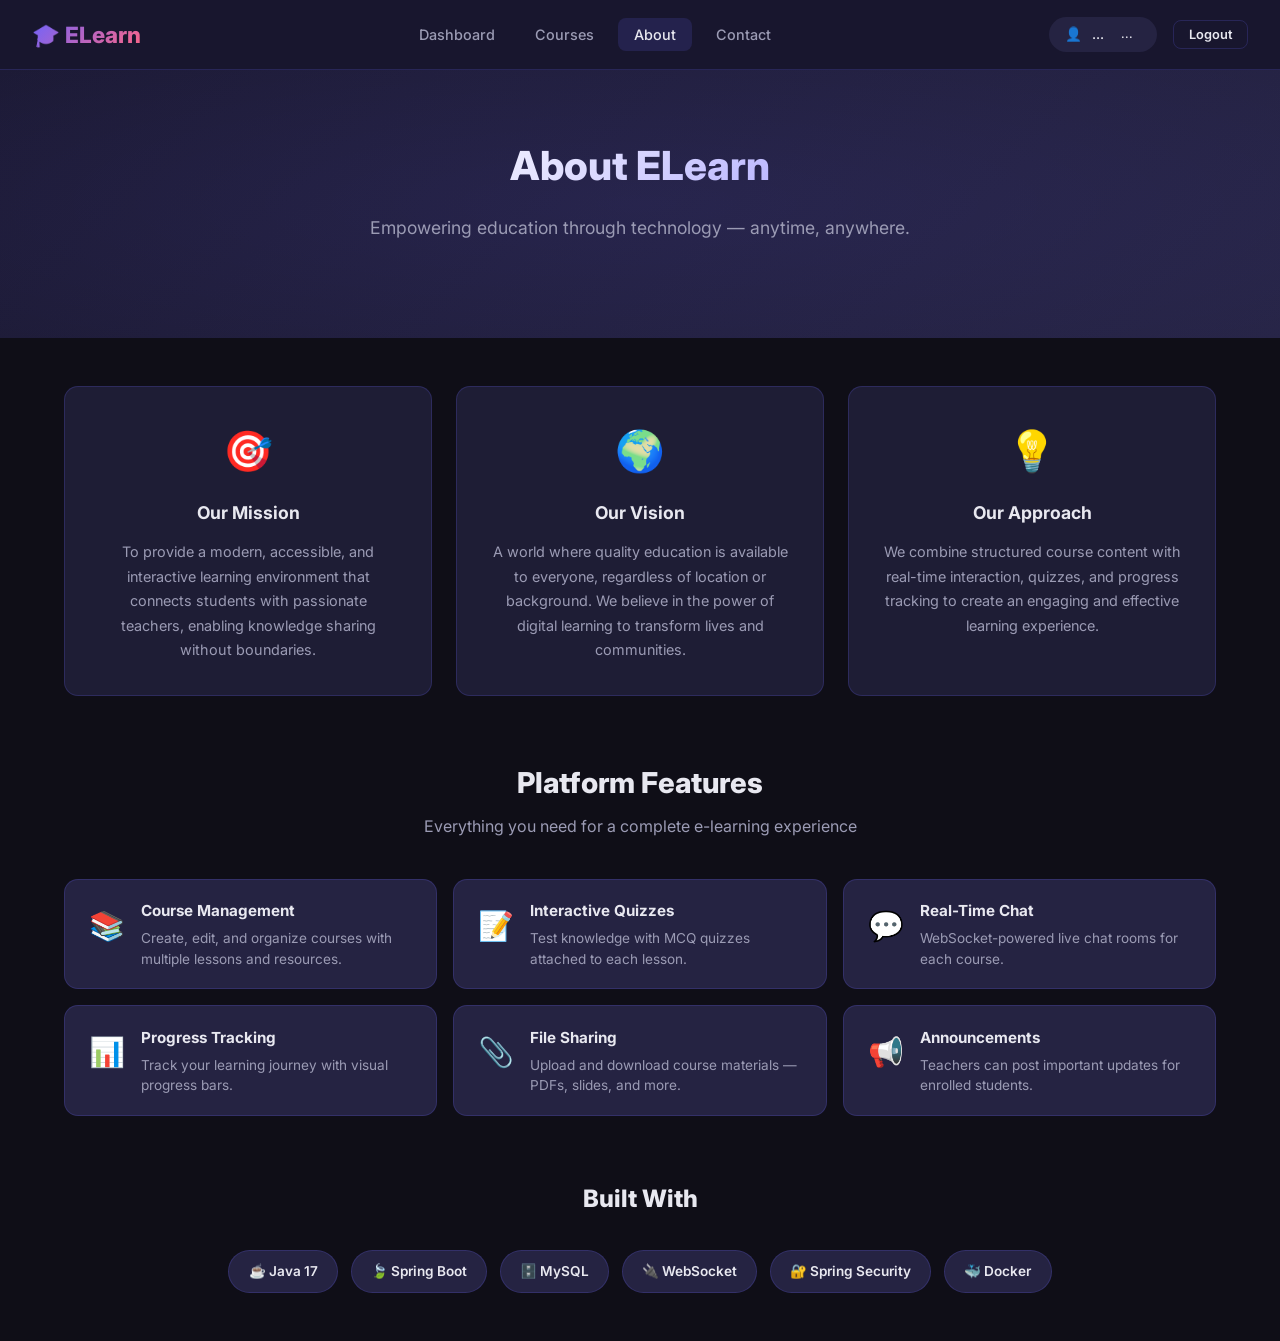
==== src/main/resources/static/about.html @ 0a9bc7e8 "E-Learning Platform - Full Features (Quiz, Announcements, Progress, Forgot Password, Delete Account," ====
<!DOCTYPE html>
<html lang="en">
<head>
    <meta charset="UTF-8">
    <meta name="viewport" content="width=device-width, initial-scale=1.0">
    <title>ELearn — About Us</title>
    <meta name="description" content="Learn more about ELearn, the modern e-learning platform">
    <link rel="stylesheet" href="css/style.css">
</head>
<body>

<!-- Navigation -->
<nav class="navbar">
    <a class="navbar-brand" href="dashboard.html">🎓 ELearn</a>
    <ul class="navbar-nav">
        <li><a class="nav-link" href="dashboard.html">Dashboard</a></li>
        <li><a class="nav-link" href="courses.html">Courses</a></li>
        <li><a class="nav-link active" href="about.html">About</a></li>
        <li><a class="nav-link" href="contact.html">Contact</a></li>
    </ul>
    <div style="display:flex; align-items:center; gap:1rem;">
        <div class="user-badge">
            <span>👤</span>
            <span id="nav-username">...</span>
            <span id="nav-role" class="role-tag">...</span>
        </div>
        <button id="logout-btn" class="btn btn-outline btn-sm">Logout</button>
    </div>
</nav>

<!-- Hero -->
<div class="hero" style="padding:4rem 2rem;">
    <h1 style="font-size:2.5rem;">About ELearn</h1>
    <p>Empowering education through technology — anytime, anywhere.</p>
</div>

<!-- About Content -->
<div class="container" style="padding:3rem 1.5rem;">

    <!-- Mission Section -->
    <div class="about-grid">
        <div class="about-card">
            <div class="about-icon">🎯</div>
            <h3>Our Mission</h3>
            <p>To provide a modern, accessible, and interactive learning environment
               that connects students with passionate teachers, enabling knowledge sharing
               without boundaries.</p>
        </div>
        <div class="about-card">
            <div class="about-icon">🌍</div>
            <h3>Our Vision</h3>
            <p>A world where quality education is available to everyone, regardless of
               location or background. We believe in the power of digital learning to
               transform lives and communities.</p>
        </div>
        <div class="about-card">
            <div class="about-icon">💡</div>
            <h3>Our Approach</h3>
            <p>We combine structured course content with real-time interaction,
               quizzes, and progress tracking to create an engaging and effective
               learning experience.</p>
        </div>
    </div>

    <!-- Features Section -->
    <div style="margin-top:4rem;">
        <h2 style="text-align:center; font-size:1.8rem; font-weight:800; margin-bottom:0.5rem;">
            Platform Features
        </h2>
        <p style="text-align:center; color:var(--text-muted); margin-bottom:2.5rem;">
            Everything you need for a complete e-learning experience
        </p>

        <div class="features-grid">
            <div class="feature-item">
                <span class="feature-emoji">📚</span>
                <div>
                    <h4>Course Management</h4>
                    <p>Create, edit, and organize courses with multiple lessons and resources.</p>
                </div>
            </div>
            <div class="feature-item">
                <span class="feature-emoji">📝</span>
                <div>
                    <h4>Interactive Quizzes</h4>
                    <p>Test knowledge with MCQ quizzes attached to each lesson.</p>
                </div>
            </div>
            <div class="feature-item">
                <span class="feature-emoji">💬</span>
                <div>
                    <h4>Real-Time Chat</h4>
                    <p>WebSocket-powered live chat rooms for each course.</p>
                </div>
            </div>
            <div class="feature-item">
                <span class="feature-emoji">📊</span>
                <div>
                    <h4>Progress Tracking</h4>
                    <p>Track your learning journey with visual progress bars.</p>
                </div>
            </div>
            <div class="feature-item">
                <span class="feature-emoji">📎</span>
                <div>
                    <h4>File Sharing</h4>
                    <p>Upload and download course materials — PDFs, slides, and more.</p>
                </div>
            </div>
            <div class="feature-item">
                <span class="feature-emoji">📢</span>
                <div>
                    <h4>Announcements</h4>
                    <p>Teachers can post important updates for enrolled students.</p>
                </div>
            </div>
        </div>
    </div>

    <!-- Tech Stack -->
    <div style="margin-top:4rem; text-align:center;">
        <h2 style="font-size:1.5rem; font-weight:800; margin-bottom:2rem;">Built With</h2>
        <div class="tech-stack">
            <div class="tech-badge">☕ Java 17</div>
            <div class="tech-badge">🍃 Spring Boot</div>
            <div class="tech-badge">🗄️ MySQL</div>
            <div class="tech-badge">🔌 WebSocket</div>
            <div class="tech-badge">🔐 Spring Security</div>
            <div class="tech-badge">🐳 Docker</div>
        </div>
    </div>
</div>

<script src="js/courses.js"></script>
<script>
    // Setup nav
    const user = getCurrentUser();
    if (user) {
        document.getElementById('nav-username').textContent = user.name;
        const roleTag = document.getElementById('nav-role');
        roleTag.textContent = user.role;
        roleTag.className = 'role-tag ' + user.role.toLowerCase();
    }
    document.getElementById('logout-btn').addEventListener('click', () => {
        localStorage.removeItem('user');
        window.location.href = '/index.html';
    });
</script>
</body>
</html>
---- src/main/resources/static/css/style.css ----
@import url('https://fonts.googleapis.com/css2?family=Inter:wght@300;400;500;600;700;800&display=swap');

/* ===== CSS VARIABLES (Design Tokens) ===== */
:root {
    --primary:        #6C63FF;
    --primary-dark:   #5A52D5;
    --primary-light:  #EEF0FF;
    --secondary:      #FF6584;
    --accent:         #43E97B;
    --dark:           #0F0E17;
    --dark-2:         #1A1830;
    --dark-3:         #252342;
    --card-bg:        #1E1D35;
    --text:           #E8E8F0;
    --text-muted:     #9B9BB4;
    --border:         rgba(108,99,255,0.2);
    --success:        #43E97B;
    --danger:         #FF6B6B;
    --warning:        #FFD166;
    --radius:         14px;
    --radius-sm:      8px;
    --shadow:         0 8px 32px rgba(0,0,0,0.4);
    --transition:     all 0.3s cubic-bezier(0.4, 0, 0.2, 1);
}

/* ===== RESET ===== */
*, *::before, *::after { box-sizing: border-box; margin: 0; padding: 0; }

html { scroll-behavior: smooth; }

body {
    font-family: 'Inter', sans-serif;
    background: var(--dark);
    color: var(--text);
    min-height: 100vh;
    line-height: 1.6;
}

/* ===== SCROLLBAR ===== */
::-webkit-scrollbar { width: 6px; }
::-webkit-scrollbar-track { background: var(--dark-2); }
::-webkit-scrollbar-thumb { background: var(--primary); border-radius: 3px; }

/* ===== NAVBAR ===== */
.navbar {
    background: rgba(26, 24, 48, 0.95);
    backdrop-filter: blur(20px);
    border-bottom: 1px solid var(--border);
    padding: 0 2rem;
    height: 70px;
    display: flex;
    align-items: center;
    justify-content: space-between;
    position: sticky;
    top: 0;
    z-index: 100;
}

.navbar-brand {
    font-size: 1.4rem;
    font-weight: 800;
    background: linear-gradient(135deg, var(--primary), var(--secondary));
    -webkit-background-clip: text;
    -webkit-text-fill-color: transparent;
    background-clip: text;
    text-decoration: none;
    display: flex;
    align-items: center;
    gap: 0.5rem;
}

.navbar-nav {
    display: flex;
    align-items: center;
    gap: 0.5rem;
    list-style: none;
}

.nav-link {
    color: var(--text-muted);
    text-decoration: none;
    padding: 0.5rem 1rem;
    border-radius: var(--radius-sm);
    font-size: 0.9rem;
    font-weight: 500;
    transition: var(--transition);
}

.nav-link:hover, .nav-link.active {
    color: var(--text);
    background: rgba(108,99,255,0.15);
}

.user-badge {
    display: flex;
    align-items: center;
    gap: 0.6rem;
    padding: 0.4rem 1rem;
    background: var(--dark-3);
    border-radius: 50px;
    font-size: 0.85rem;
    font-weight: 500;
}

.role-tag {
    font-size: 0.7rem;
    padding: 2px 8px;
    border-radius: 50px;
    font-weight: 600;
    text-transform: uppercase;
}

.role-tag.teacher { background: rgba(67,233,123,0.2); color: var(--accent); }
.role-tag.student { background: rgba(108,99,255,0.2); color: var(--primary); }

/* ===== HERO SECTION ===== */
.hero {
    background: linear-gradient(135deg, var(--dark-2) 0%, var(--dark-3) 100%);
    padding: 5rem 2rem;
    text-align: center;
    position: relative;
    overflow: hidden;
}

.hero::before {
    content: '';
    position: absolute;
    top: -50%;
    left: -50%;
    width: 200%;
    height: 200%;
    background: radial-gradient(ellipse at center, rgba(108,99,255,0.1) 0%, transparent 70%);
    animation: pulse 6s ease-in-out infinite;
}

@keyframes pulse {
    0%, 100% { transform: scale(1); opacity: 0.5; }
    50%       { transform: scale(1.1); opacity: 1; }
}

.hero h1 {
    font-size: clamp(2rem, 5vw, 3.5rem);
    font-weight: 800;
    background: linear-gradient(135deg, #fff 30%, var(--primary) 100%);
    -webkit-background-clip: text;
    -webkit-text-fill-color: transparent;
    background-clip: text;
    margin-bottom: 1rem;
    position: relative;
}

.hero p {
    color: var(--text-muted);
    font-size: 1.1rem;
    max-width: 550px;
    margin: 0 auto 2rem;
    position: relative;
}

/* ===== MAIN LAYOUT ===== */
.container {
    max-width: 1200px;
    margin: 0 auto;
    padding: 0 1.5rem;
}

.page {
    display: none;
    min-height: calc(100vh - 70px);
}

.page.active { display: block; }

/* ===== CARDS ===== */
.card {
    background: var(--card-bg);
    border: 1px solid var(--border);
    border-radius: var(--radius);
    padding: 1.5rem;
    transition: var(--transition);
}

.card:hover {
    border-color: rgba(108,99,255,0.5);
    transform: translateY(-3px);
    box-shadow: 0 12px 40px rgba(108,99,255,0.15);
}

.course-grid {
    display: grid;
    grid-template-columns: repeat(auto-fill, minmax(300px, 1fr));
    gap: 1.5rem;
    padding: 2rem 0;
}

.course-card {
    background: var(--card-bg);
    border: 1px solid var(--border);
    border-radius: var(--radius);
    overflow: hidden;
    transition: var(--transition);
    cursor: pointer;
}

.course-card:hover {
    border-color: var(--primary);
    transform: translateY(-4px);
    box-shadow: 0 16px 40px rgba(108,99,255,0.2);
}

.course-card-header {
    height: 120px;
    background: linear-gradient(135deg, var(--primary), var(--secondary));
    display: flex;
    align-items: center;
    justify-content: center;
    font-size: 2.5rem;
    position: relative;
}

.course-card-body { padding: 1.2rem; }
.course-card h3 { font-size: 1rem; font-weight: 700; margin-bottom: 0.4rem; }
.course-card p  { color: var(--text-muted); font-size: 0.85rem; line-height: 1.5; }

.course-meta {
    display: flex;
    gap: 1rem;
    margin-top: 1rem;
    padding-top: 0.8rem;
    border-top: 1px solid var(--border);
    font-size: 0.8rem;
    color: var(--text-muted);
}

.course-meta span { display: flex; align-items: center; gap: 0.3rem; }

/* ===== BUTTONS ===== */
.btn {
    display: inline-flex;
    align-items: center;
    gap: 0.5rem;
    padding: 0.65rem 1.4rem;
    border: none;
    border-radius: var(--radius-sm);
    font-family: 'Inter', sans-serif;
    font-size: 0.9rem;
    font-weight: 600;
    cursor: pointer;
    text-decoration: none;
    transition: var(--transition);
    white-space: nowrap;
}

.btn-primary {
    background: linear-gradient(135deg, var(--primary), var(--primary-dark));
    color: #fff;
    box-shadow: 0 4px 15px rgba(108,99,255,0.4);
}

.btn-primary:hover {
    transform: translateY(-2px);
    box-shadow: 0 8px 25px rgba(108,99,255,0.5);
}

.btn-outline {
    background: transparent;
    border: 1px solid var(--border);
    color: var(--text);
}

.btn-outline:hover {
    background: var(--dark-3);
    border-color: var(--primary);
}

.btn-success {
    background: linear-gradient(135deg, #43e97b, #38f9d7);
    color: var(--dark);
}

.btn-danger { background: var(--danger); color: #fff; }

.btn-sm { padding: 0.4rem 0.9rem; font-size: 0.8rem; }
.btn-block { width: 100%; justify-content: center; }

/* ===== FORMS ===== */
.form-group { margin-bottom: 1.2rem; }
.form-group label {
    display: block;
    font-size: 0.85rem;
    font-weight: 600;
    color: var(--text-muted);
    margin-bottom: 0.4rem;
    text-transform: uppercase;
    letter-spacing: 0.05em;
}

.form-control {
    width: 100%;
    padding: 0.75rem 1rem;
    background: var(--dark-3);
    border: 1px solid var(--border);
    border-radius: var(--radius-sm);
    color: var(--text);
    font-family: 'Inter', sans-serif;
    font-size: 0.95rem;
    transition: var(--transition);
    outline: none;
}

.form-control:focus {
    border-color: var(--primary);
    box-shadow: 0 0 0 3px rgba(108,99,255,0.2);
}

.form-control::placeholder { color: var(--text-muted); }

select.form-control option { background: var(--dark-3); }

textarea.form-control { resize: vertical; min-height: 120px; }

/* ===== AUTH PAGES ===== */
.auth-container {
    min-height: 100vh;
    display: flex;
    align-items: center;
    justify-content: center;
    padding: 2rem;
    background: radial-gradient(ellipse at top left, rgba(108,99,255,0.15) 0%, var(--dark) 60%);
}

.auth-box {
    width: 100%;
    max-width: 420px;
    background: var(--card-bg);
    border: 1px solid var(--border);
    border-radius: 20px;
    padding: 2.5rem;
    box-shadow: var(--shadow);
}

.auth-box h2 {
    font-size: 1.7rem;
    font-weight: 800;
    margin-bottom: 0.4rem;
}

.auth-box .subtitle {
    color: var(--text-muted);
    font-size: 0.9rem;
    margin-bottom: 2rem;
}

.auth-link {
    text-align: center;
    margin-top: 1.5rem;
    font-size: 0.9rem;
    color: var(--text-muted);
}

.auth-link a { color: var(--primary); text-decoration: none; font-weight: 600; }

/* ===== DASHBOARD ===== */
.dashboard-header {
    padding: 2.5rem 0 1.5rem;
    border-bottom: 1px solid var(--border);
    margin-bottom: 2rem;
}

.dashboard-header h1 {
    font-size: 1.8rem;
    font-weight: 800;
}

.stats-grid {
    display: grid;
    grid-template-columns: repeat(auto-fit, minmax(180px, 1fr));
    gap: 1rem;
    margin-bottom: 2rem;
}

.stat-card {
    background: var(--dark-3);
    border: 1px solid var(--border);
    border-radius: var(--radius);
    padding: 1.2rem;
    display: flex;
    align-items: center;
    gap: 1rem;
}

.stat-icon {
    width: 48px;
    height: 48px;
    border-radius: var(--radius-sm);
    display: flex;
    align-items: center;
    justify-content: center;
    font-size: 1.4rem;
    flex-shrink: 0;
}

.stat-icon.purple { background: rgba(108,99,255,0.2); }
.stat-icon.green  { background: rgba(67,233,123,0.2); }
.stat-icon.pink   { background: rgba(255,101,132,0.2); }

.stat-value { font-size: 1.6rem; font-weight: 800; line-height: 1; }
.stat-label { font-size: 0.78rem; color: var(--text-muted); margin-top: 2px; }

/* ===== SECTION HEADERS ===== */
.section-header {
    display: flex;
    align-items: center;
    justify-content: space-between;
    margin-bottom: 1.2rem;
}

.section-header h2 { font-size: 1.2rem; font-weight: 700; }

/* ===== COURSE DETAIL ===== */
.course-detail-header {
    background: linear-gradient(135deg, var(--dark-2), var(--dark-3));
    border-bottom: 1px solid var(--border);
    padding: 2rem 0;
}

.lesson-list { display: flex; flex-direction: column; gap: 0.6rem; }

.lesson-item {
    background: var(--dark-3);
    border: 1px solid var(--border);
    border-radius: var(--radius-sm);
    padding: 0.9rem 1.2rem;
    cursor: pointer;
    transition: var(--transition);
    display: flex;
    align-items: center;
    gap: 1rem;
}

.lesson-item:hover, .lesson-item.active {
    border-color: var(--primary);
    background: rgba(108,99,255,0.1);
}

.lesson-num {
    width: 30px;
    height: 30px;
    border-radius: 50%;
    background: var(--primary);
    display: flex;
    align-items: center;
    justify-content: center;
    font-size: 0.75rem;
    font-weight: 700;
    flex-shrink: 0;
}

.lesson-content-view {
    background: var(--dark-3);
    border: 1px solid var(--border);
    border-radius: var(--radius);
    padding: 2rem;
    min-height: 300px;
    line-height: 1.8;
}

/* ===== CHAT ===== */
.chat-container {
    display: flex;
    flex-direction: column;
    height: calc(100vh - 200px);
    background: var(--card-bg);
    border: 1px solid var(--border);
    border-radius: var(--radius);
    overflow: hidden;
}

.chat-header {
    padding: 1rem 1.5rem;
    background: var(--dark-3);
    border-bottom: 1px solid var(--border);
    display: flex;
    align-items: center;
    gap: 0.8rem;
}

.chat-status {
    width: 10px;
    height: 10px;
    border-radius: 50%;
    background: var(--success);
    box-shadow: 0 0 8px var(--success);
    animation: blink 2s infinite;
}

@keyframes blink {
    0%, 100% { opacity: 1; }
    50%       { opacity: 0.4; }
}

.chat-messages {
    flex: 1;
    overflow-y: auto;
    padding: 1.5rem;
    display: flex;
    flex-direction: column;
    gap: 0.8rem;
}

.chat-msg {
    display: flex;
    flex-direction: column;
    max-width: 70%;
}

.chat-msg.mine { align-self: flex-end; align-items: flex-end; }
.chat-msg.other { align-self: flex-start; }

.msg-bubble {
    padding: 0.7rem 1rem;
    border-radius: 16px;
    font-size: 0.9rem;
    line-height: 1.5;
}

.chat-msg.mine  .msg-bubble { background: var(--primary); color: #fff; border-radius: 16px 16px 4px 16px; }
.chat-msg.other .msg-bubble { background: var(--dark-3); border: 1px solid var(--border); border-radius: 16px 16px 16px 4px; }

.msg-meta {
    font-size: 0.72rem;
    color: var(--text-muted);
    margin-top: 2px;
    display: flex;
    align-items: center;
    gap: 0.4rem;
}

.chat-input-area {
    padding: 1rem 1.5rem;
    border-top: 1px solid var(--border);
    display: flex;
    gap: 0.8rem;
    align-items: center;
}

.chat-input {
    flex: 1;
    padding: 0.7rem 1rem;
    background: var(--dark-3);
    border: 1px solid var(--border);
    border-radius: 50px;
    color: var(--text);
    font-family: 'Inter', sans-serif;
    font-size: 0.9rem;
    outline: none;
    transition: var(--transition);
}

.chat-input:focus { border-color: var(--primary); }

/* ===== ALERTS ===== */
.alert {
    padding: 0.8rem 1rem;
    border-radius: var(--radius-sm);
    font-size: 0.88rem;
    margin-bottom: 1rem;
    display: none;
}

.alert.show { display: flex; align-items: center; gap: 0.5rem; }
.alert-error   { background: rgba(255,107,107,0.15); border: 1px solid rgba(255,107,107,0.3); color: #FF6B6B; }
.alert-success { background: rgba(67,233,123,0.15); border: 1px solid rgba(67,233,123,0.3); color: var(--success); }

/* ===== BADGE ===== */
.badge {
    font-size: 0.72rem;
    padding: 3px 8px;
    border-radius: 50px;
    font-weight: 600;
}

.badge-primary { background: rgba(108,99,255,0.2); color: var(--primary); }
.badge-success { background: rgba(67,233,123,0.2); color: var(--success); }

/* ===== MODAL ===== */
.modal-overlay {
    position: fixed;
    inset: 0;
    background: rgba(0,0,0,0.7);
    backdrop-filter: blur(4px);
    display: none;
    align-items: center;
    justify-content: center;
    z-index: 999;
    padding: 1rem;
}

.modal-overlay.open { display: flex; }

.modal-box {
    background: var(--card-bg);
    border: 1px solid var(--border);
    border-radius: 20px;
    width: 100%;
    max-width: 500px;
    padding: 2rem;
    box-shadow: var(--shadow);
    animation: modalIn 0.3s ease;
}

@keyframes modalIn {
    from { transform: scale(0.9) translateY(20px); opacity: 0; }
    to   { transform: scale(1) translateY(0); opacity: 1; }
}

.modal-header {
    display: flex;
    justify-content: space-between;
    align-items: center;
    margin-bottom: 1.5rem;
}

.modal-header h3 { font-size: 1.2rem; font-weight: 700; }
.modal-close { background: none; border: none; color: var(--text-muted); cursor: pointer; font-size: 1.3rem; }

/* ===== EMPTY STATE ===== */
.empty-state {
    text-align: center;
    padding: 4rem 2rem;
    color: var(--text-muted);
}

.empty-state .icon { font-size: 3rem; margin-bottom: 1rem; }
.empty-state h3 { font-size: 1.1rem; font-weight: 600; margin-bottom: 0.5rem; color: var(--text); }

/* ===== TABS ===== */
.tabs { display: flex; gap: 0.3rem; border-bottom: 1px solid var(--border); margin-bottom: 1.5rem; }

.tab-btn {
    padding: 0.6rem 1.2rem;
    background: none;
    border: none;
    border-bottom: 2px solid transparent;
    color: var(--text-muted);
    font-family: 'Inter', sans-serif;
    font-size: 0.9rem;
    font-weight: 500;
    cursor: pointer;
    transition: var(--transition);
    margin-bottom: -1px;
}

.tab-btn.active { color: var(--primary); border-bottom-color: var(--primary); }

/* ===== LOADING SPINNER ===== */
.spinner {
    width: 20px;
    height: 20px;
    border: 2px solid rgba(255,255,255,0.2);
    border-top-color: #fff;
    border-radius: 50%;
    animation: spin 0.7s linear infinite;
    display: inline-block;
}

@keyframes spin { to { transform: rotate(360deg); } }

/* ===== PROFILE PAGE ===== */
.profile-grid {
    display: grid;
    grid-template-columns: 320px 1fr;
    gap: 1.5rem;
    margin-top: 2rem;
}

.profile-card {
    background: var(--card-bg);
    border: 1px solid var(--border);
    border-radius: var(--radius);
    padding: 2rem 1.5rem;
    text-align: center;
    position: relative;
    overflow: hidden;
    height: fit-content;
}

.profile-card::before {
    content: '';
    position: absolute;
    top: 0;
    left: 0;
    right: 0;
    height: 80px;
    background: linear-gradient(135deg, var(--primary), var(--secondary));
    opacity: 0.3;
}

.profile-avatar {
    width: 80px;
    height: 80px;
    border-radius: 50%;
    background: linear-gradient(135deg, var(--primary), var(--secondary));
    display: flex;
    align-items: center;
    justify-content: center;
    font-size: 2.2rem;
    margin: 0 auto 1rem;
    position: relative;
    border: 3px solid var(--dark);
    box-shadow: 0 4px 20px rgba(108,99,255,0.3);
}

.profile-display-name {
    font-size: 1.3rem;
    font-weight: 800;
    margin-bottom: 0.5rem;
    position: relative;
}

.profile-info-list {
    margin-top: 1.5rem;
    text-align: left;
    position: relative;
}

.profile-info-row {
    display: flex;
    justify-content: space-between;
    align-items: center;
    padding: 0.7rem 0;
    border-bottom: 1px solid var(--border);
}

.profile-info-row:last-child {
    border-bottom: none;
}

.profile-info-label {
    font-size: 0.82rem;
    color: var(--text-muted);
    font-weight: 500;
}

.profile-info-value {
    font-size: 0.85rem;
    font-weight: 600;
    color: var(--text);
    max-width: 170px;
    overflow: hidden;
    text-overflow: ellipsis;
    white-space: nowrap;
}

.profile-form-card {
    background: var(--card-bg);
    border: 1px solid var(--border);
    border-radius: var(--radius);
    padding: 1.8rem;
    transition: var(--transition);
}

.profile-form-card:hover {
    border-color: rgba(108,99,255,0.4);
    box-shadow: 0 8px 30px rgba(108,99,255,0.1);
}

.profile-form-header {
    display: flex;
    align-items: center;
    gap: 1rem;
    margin-bottom: 1.5rem;
    padding-bottom: 1rem;
    border-bottom: 1px solid var(--border);
}

.profile-form-header h3 {
    font-size: 1.05rem;
    font-weight: 700;
}

.profile-form-icon {
    width: 44px;
    height: 44px;
    border-radius: var(--radius-sm);
    background: rgba(108,99,255,0.15);
    display: flex;
    align-items: center;
    justify-content: center;
    font-size: 1.3rem;
    flex-shrink: 0;
}

/* ===== QUIZ SECTION ===== */
.quiz-section {
    display: flex;
    flex-direction: column;
    gap: 1rem;
}

.quiz-section-title {
    font-size: 1.1rem;
    font-weight: 700;
    margin-bottom: 0.5rem;
    color: var(--text);
}

.quiz-card {
    background: var(--dark-3);
    border: 1px solid var(--border);
    border-radius: var(--radius);
    padding: 1.2rem;
    transition: var(--transition);
}

.quiz-card.correct {
    border-color: rgba(67,233,123,0.4);
    background: rgba(67,233,123,0.05);
}

.quiz-card.incorrect {
    border-color: rgba(255,107,107,0.4);
    background: rgba(255,107,107,0.05);
}

.quiz-question {
    display: flex;
    align-items: flex-start;
    gap: 0.8rem;
    font-size: 0.95rem;
    font-weight: 600;
    margin-bottom: 1rem;
    line-height: 1.5;
}

.quiz-num {
    width: 28px;
    height: 28px;
    border-radius: 50%;
    background: linear-gradient(135deg, var(--primary), var(--secondary));
    display: flex;
    align-items: center;
    justify-content: center;
    font-size: 0.72rem;
    font-weight: 700;
    flex-shrink: 0;
    color: #fff;
}

.quiz-options {
    display: grid;
    grid-template-columns: 1fr 1fr;
    gap: 0.5rem;
}

.quiz-option {
    display: flex;
    align-items: center;
    gap: 0.6rem;
    padding: 0.7rem 1rem;
    background: var(--card-bg);
    border: 1px solid var(--border);
    border-radius: var(--radius-sm);
    color: var(--text);
    font-family: 'Inter', sans-serif;
    font-size: 0.85rem;
    cursor: pointer;
    transition: var(--transition);
    text-align: left;
    position: relative;
}

.quiz-option:hover:not(:disabled) {
    border-color: var(--primary);
    background: rgba(108,99,255,0.1);
}

.quiz-option:disabled {
    cursor: default;
    opacity: 0.85;
}

.quiz-option.correct {
    border-color: var(--success) !important;
    background: rgba(67,233,123,0.15) !important;
}

.quiz-option.wrong {
    border-color: var(--danger) !important;
    background: rgba(255,107,107,0.15) !important;
}

.quiz-option-letter {
    width: 26px;
    height: 26px;
    border-radius: 50%;
    background: var(--dark-3);
    display: flex;
    align-items: center;
    justify-content: center;
    font-size: 0.75rem;
    font-weight: 700;
    flex-shrink: 0;
    color: var(--primary);
}

.quiz-selected-mark {
    margin-left: auto;
    font-size: 0.8rem;
}

.quiz-result {
    margin-top: 0.8rem;
    padding: 0.6rem 1rem;
    border-radius: var(--radius-sm);
    font-size: 0.85rem;
    font-weight: 600;
}

.quiz-result.correct {
    background: rgba(67,233,123,0.15);
    color: var(--success);
}

.quiz-result.incorrect {
    background: rgba(255,107,107,0.15);
    color: var(--danger);
}

.quiz-teacher-info {
    margin-top: 0.6rem;
    padding-top: 0.6rem;
    border-top: 1px solid var(--border);
    display: flex;
    align-items: center;
    justify-content: space-between;
    font-size: 0.8rem;
    color: var(--text-muted);
}

.quiz-add-form {
    margin-top: 1.5rem;
    padding: 1.5rem;
    background: var(--card-bg);
    border: 1px dashed var(--border);
    border-radius: var(--radius);
}

/* ===== ANNOUNCEMENTS ===== */
.announcements-container {
    display: flex;
    flex-direction: column;
    gap: 1rem;
}

.announcement-form-card {
    background: var(--card-bg);
    border: 1px solid var(--border);
    border-radius: var(--radius);
    padding: 1.5rem;
    margin-bottom: 0.5rem;
}

.announcement-card {
    background: var(--dark-3);
    border: 1px solid var(--border);
    border-radius: var(--radius);
    padding: 1.2rem 1.5rem;
    transition: var(--transition);
}

.announcement-card:hover {
    border-color: rgba(108,99,255,0.4);
}

.announcement-header {
    display: flex;
    justify-content: space-between;
    align-items: flex-start;
    margin-bottom: 0.8rem;
}

.announcement-title {
    font-size: 1rem;
    font-weight: 700;
    margin-bottom: 0.3rem;
}

.announcement-meta {
    display: flex;
    gap: 1rem;
    font-size: 0.78rem;
    color: var(--text-muted);
}

.announcement-content {
    font-size: 0.9rem;
    line-height: 1.7;
    color: var(--text-muted);
    white-space: pre-wrap;
}

/* ===== PROGRESS BAR ===== */
.progress-section {
    padding: 1rem 0;
}

.progress-header {
    display: flex;
    justify-content: space-between;
    align-items: center;
    margin-bottom: 0.4rem;
}

.progress-label {
    font-size: 0.85rem;
    font-weight: 600;
    color: var(--text);
}

.progress-pct {
    font-size: 0.9rem;
    font-weight: 800;
    background: linear-gradient(135deg, var(--primary), var(--accent));
    -webkit-background-clip: text;
    -webkit-text-fill-color: transparent;
    background-clip: text;
}

.progress-bar-track {
    width: 100%;
    height: 10px;
    background: var(--dark-3);
    border-radius: 50px;
    overflow: hidden;
    border: 1px solid var(--border);
}

.progress-bar-fill {
    height: 100%;
    background: linear-gradient(90deg, var(--primary), var(--accent));
    border-radius: 50px;
    transition: width 0.6s cubic-bezier(0.4, 0, 0.2, 1);
    min-width: 0;
}

.progress-detail {
    font-size: 0.78rem;
    color: var(--text-muted);
    margin-top: 0.3rem;
}

.lesson-item.completed {
    border-color: rgba(67,233,123,0.3);
}

.lesson-check {
    font-size: 0.85rem;
    flex-shrink: 0;
    margin-left: auto;
}

.lesson-completed-badge {
    margin-top: 1rem;
    padding: 0.5rem 1rem;
    background: rgba(67,233,123,0.15);
    border: 1px solid rgba(67,233,123,0.3);
    border-radius: var(--radius-sm);
    color: var(--success);
    font-size: 0.85rem;
    font-weight: 600;
    display: inline-block;
}

/* ===== ABOUT PAGE ===== */
.about-grid {
    display: grid;
    grid-template-columns: repeat(auto-fit, minmax(280px, 1fr));
    gap: 1.5rem;
}

.about-card {
    background: var(--card-bg);
    border: 1px solid var(--border);
    border-radius: var(--radius);
    padding: 2rem;
    text-align: center;
    transition: var(--transition);
}

.about-card:hover {
    border-color: var(--primary);
    transform: translateY(-4px);
    box-shadow: 0 12px 40px rgba(108,99,255,0.15);
}

.about-icon {
    font-size: 2.5rem;
    margin-bottom: 1rem;
}

.about-card h3 {
    font-size: 1.1rem;
    font-weight: 700;
    margin-bottom: 0.8rem;
}

.about-card p {
    color: var(--text-muted);
    font-size: 0.9rem;
    line-height: 1.7;
}

.features-grid {
    display: grid;
    grid-template-columns: repeat(auto-fit, minmax(300px, 1fr));
    gap: 1rem;
}

.feature-item {
    display: flex;
    align-items: flex-start;
    gap: 1rem;
    padding: 1.2rem 1.5rem;
    background: var(--dark-3);
    border: 1px solid var(--border);
    border-radius: var(--radius);
    transition: var(--transition);
}

.feature-item:hover {
    border-color: rgba(108,99,255,0.4);
    background: rgba(108,99,255,0.05);
}

.feature-emoji {
    font-size: 1.8rem;
    flex-shrink: 0;
    margin-top: 0.2rem;
}

.feature-item h4 {
    font-size: 0.95rem;
    font-weight: 700;
    margin-bottom: 0.3rem;
}

.feature-item p {
    color: var(--text-muted);
    font-size: 0.85rem;
    line-height: 1.5;
}

.tech-stack {
    display: flex;
    flex-wrap: wrap;
    justify-content: center;
    gap: 0.8rem;
}

.tech-badge {
    padding: 0.6rem 1.2rem;
    background: var(--dark-3);
    border: 1px solid var(--border);
    border-radius: 50px;
    font-size: 0.85rem;
    font-weight: 600;
    transition: var(--transition);
}

.tech-badge:hover {
    border-color: var(--primary);
    background: rgba(108,99,255,0.1);
}

/* ===== CONTACT PAGE ===== */
.contact-grid {
    display: grid;
    grid-template-columns: 1fr 1.2fr;
    gap: 2rem;
    align-items: start;
}

.contact-info-card {
    display: flex;
    align-items: flex-start;
    gap: 1rem;
    padding: 1.2rem 1.5rem;
    background: var(--dark-3);
    border: 1px solid var(--border);
    border-radius: var(--radius);
    margin-bottom: 1rem;
    transition: var(--transition);
}

.contact-info-card:hover {
    border-color: rgba(108,99,255,0.4);
}

.contact-info-icon {
    font-size: 1.5rem;
    flex-shrink: 0;
    margin-top: 0.1rem;
}

.contact-info-card h4 {
    font-size: 0.95rem;
    font-weight: 700;
    margin-bottom: 0.2rem;
}

.contact-info-card p {
    color: var(--text-muted);
    font-size: 0.85rem;
    line-height: 1.5;
}

.contact-form-card {
    background: var(--card-bg);
    border: 1px solid var(--border);
    border-radius: var(--radius);
    padding: 2rem;
}

/* ===== RESPONSIVE ===== */
@media (max-width: 768px) {
    .navbar { padding: 0 1rem; }
    .stats-grid { grid-template-columns: 1fr 1fr; }
    .course-grid { grid-template-columns: 1fr; }
    .chat-container { height: calc(100vh - 150px); }
    .profile-grid { grid-template-columns: 1fr; }
    .about-grid { grid-template-columns: 1fr; }
    .features-grid { grid-template-columns: 1fr; }
    .contact-grid { grid-template-columns: 1fr; }
    .quiz-options { grid-template-columns: 1fr; }
}
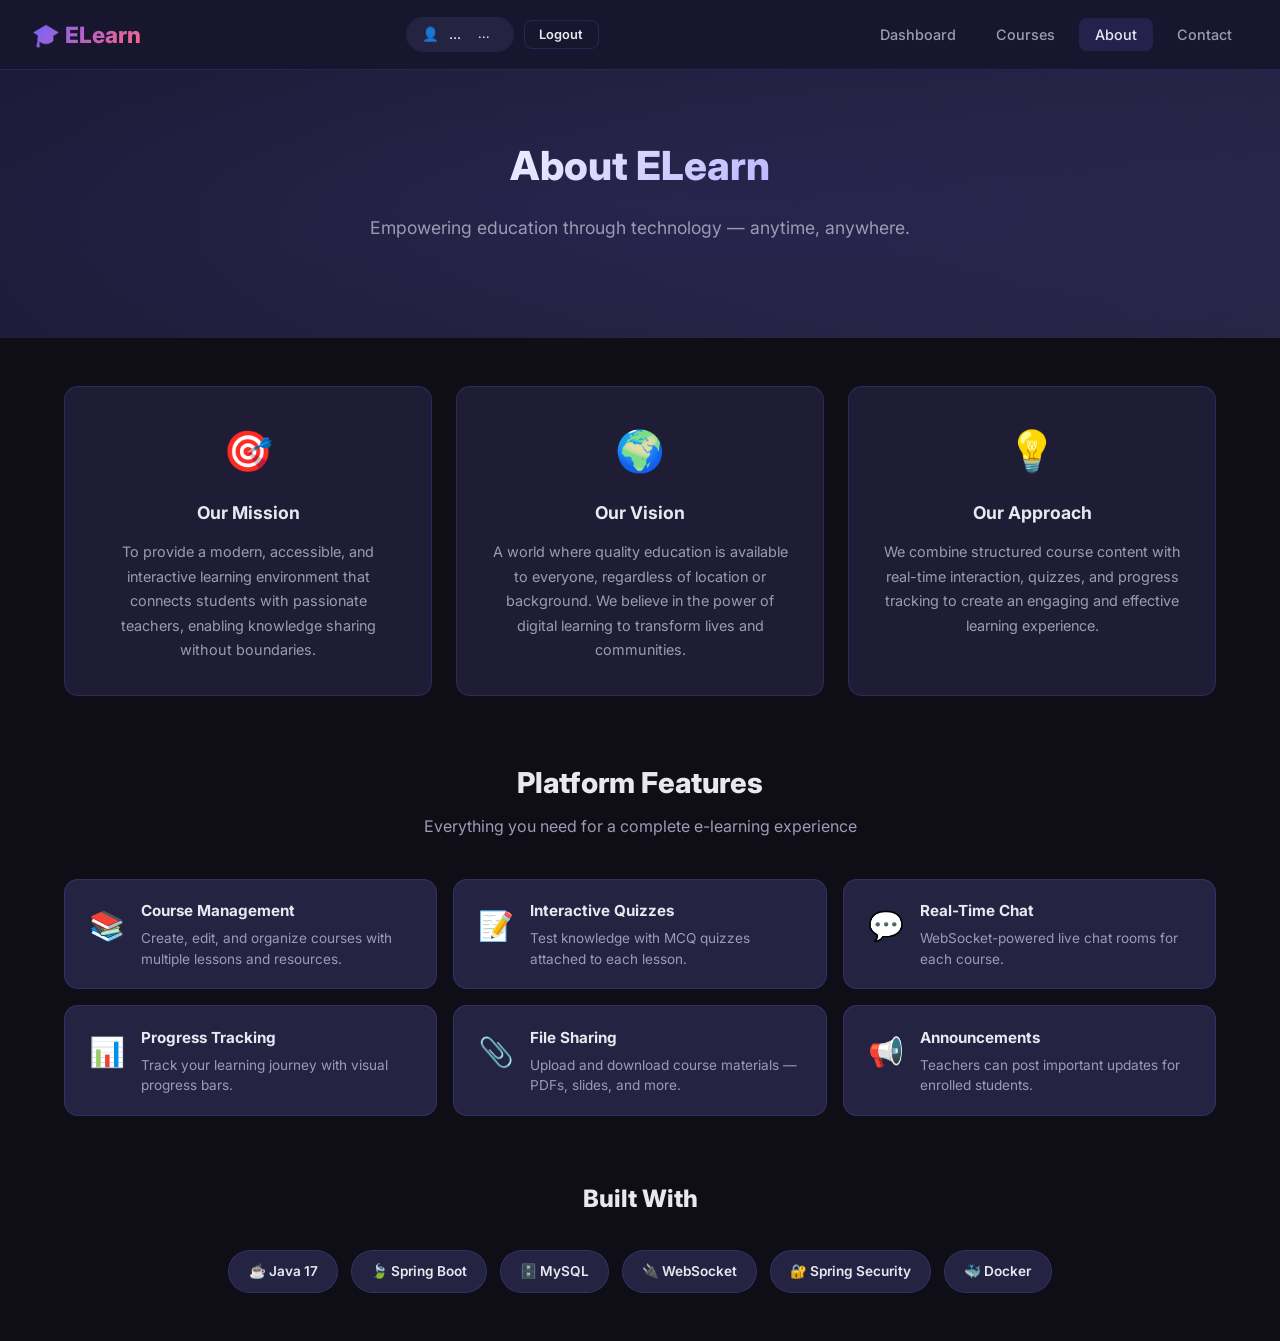
==== commit 8706f19b: "fix: comprehensive responsive design overhaul - fix navbar collapse, course-detail layout, mobile ov" ====
--- a/src/main/resources/static/about.html
+++ b/src/main/resources/static/about.html
@@ -5,27 +5,28 @@
     <meta name="viewport" content="width=device-width, initial-scale=1.0">
     <title>ELearn — About Us</title>
     <meta name="description" content="Learn more about ELearn, the modern e-learning platform">
-    <link rel="stylesheet" href="css/style.css">
+    <link rel="icon" type="image/png" href="/favicon.png"><link rel="stylesheet" href="css/style.css">
 </head>
 <body>
 
 <!-- Navigation -->
 <nav class="navbar">
     <a class="navbar-brand" href="dashboard.html">🎓 ELearn</a>
+    <div class="navbar-right" style="display:flex; align-items:center; gap:0.6rem;">
+        <div class="user-badge">
+            <span>👤</span>
+            <span id="nav-username">...</span>
+            <span id="nav-role" class="role-tag">...</span>
+        </div>
+        <button id="logout-btn" class="btn btn-outline btn-sm">Logout</button>
+        <button class="menu-toggle" onclick="document.querySelector('.navbar-nav').classList.toggle('open')" aria-label="Toggle menu">☰</button>
+    </div>
     <ul class="navbar-nav">
         <li><a class="nav-link" href="dashboard.html">Dashboard</a></li>
         <li><a class="nav-link" href="courses.html">Courses</a></li>
         <li><a class="nav-link active" href="about.html">About</a></li>
         <li><a class="nav-link" href="contact.html">Contact</a></li>
     </ul>
-    <div style="display:flex; align-items:center; gap:1rem;">
-        <div class="user-badge">
-            <span>👤</span>
-            <span id="nav-username">...</span>
-            <span id="nav-role" class="role-tag">...</span>
-        </div>
-        <button id="logout-btn" class="btn btn-outline btn-sm">Logout</button>
-    </div>
 </nav>
 
 <!-- Hero -->
--- a/src/main/resources/static/css/style.css
+++ b/src/main/resources/static/css/style.css
@@ -424,6 +424,13 @@
     padding: 2rem 0;
 }
 
+.course-detail-layout {
+    display: grid;
+    grid-template-columns: 320px 1fr;
+    gap: 1.5rem;
+    align-items: start;
+}
+
 .lesson-list { display: flex; flex-direction: column; gap: 0.6rem; }
 
 .lesson-item {
@@ -1072,6 +1079,34 @@
     display: inline-block;
 }
 
+/* ===== LIVE CLASS ===== */
+.live-class-container {
+    background: var(--card-bg);
+    border: 1px solid var(--border);
+    border-radius: var(--radius);
+    padding: 1.5rem;
+    min-height: 300px;
+}
+
+#jitsi-container iframe {
+    border-radius: var(--radius) !important;
+}
+
+#live-lobby .empty-state {
+    background: linear-gradient(135deg, rgba(108,99,255,0.05) 0%, rgba(255,101,132,0.05) 100%);
+    border: 1px dashed var(--border);
+    border-radius: var(--radius);
+}
+
+#join-live-btn {
+    animation: pulse-btn 2s ease-in-out infinite;
+}
+
+@keyframes pulse-btn {
+    0%, 100% { box-shadow: 0 4px 15px rgba(108,99,255,0.4); }
+    50%      { box-shadow: 0 4px 30px rgba(108,99,255,0.7); }
+}
+
 /* ===== ABOUT PAGE ===== */
 .about-grid {
     display: grid;
@@ -1222,15 +1257,295 @@
     padding: 2rem;
 }
 
-/* ===== RESPONSIVE ===== */
+/* ===== HAMBURGER MENU TOGGLE ===== */
+.menu-toggle {
+    display: none;
+    background: none;
+    border: none;
+    color: var(--text);
+    font-size: 1.5rem;
+    cursor: pointer;
+    padding: 0.3rem;
+    border-radius: var(--radius-sm);
+    transition: var(--transition);
+    line-height: 1;
+}
+
+.menu-toggle:hover {
+    background: rgba(108,99,255,0.15);
+}
+
+/* ===== RESPONSIVE — TABLET (≤992px) ===== */
+@media (max-width: 992px) {
+    .navbar { padding: 0 1rem; gap: 0.5rem; }
+    .navbar-nav { gap: 0.2rem; }
+    .nav-link { padding: 0.4rem 0.6rem; font-size: 0.82rem; }
+    .user-badge { font-size: 0.78rem; padding: 0.3rem 0.7rem; }
+    .container { padding: 0 1rem; }
+    .stats-grid { grid-template-columns: 1fr 1fr; gap: 1rem; }
+    .course-grid { grid-template-columns: repeat(auto-fill, minmax(260px, 1fr)); }
+    .profile-grid { grid-template-columns: 1fr; }
+    .about-grid { grid-template-columns: 1fr; }
+    .features-grid { grid-template-columns: 1fr 1fr; }
+    .contact-grid { grid-template-columns: 1fr; }
+
+    /* Course detail — stack the 2-column layout */
+    .course-detail-layout {
+        grid-template-columns: 1fr !important;
+    }
+}
+
+/* ===== RESPONSIVE — MOBILE (≤768px) ===== */
 @media (max-width: 768px) {
-    .navbar { padding: 0 1rem; }
-    .stats-grid { grid-template-columns: 1fr 1fr; }
-    .course-grid { grid-template-columns: 1fr; }
-    .chat-container { height: calc(100vh - 150px); }
+    /* Show hamburger */
+    .menu-toggle { display: block; }
+
+    /* Navbar mobile layout */
+    .navbar {
+        flex-wrap: wrap;
+        height: auto;
+        padding: 0.7rem 1rem;
+        gap: 0;
+    }
+
+    .navbar-brand { font-size: 1.15rem; }
+
+    /* Top row: brand + user-area + hamburger */
+    .navbar-right {
+        display: flex;
+        align-items: center;
+        gap: 0.6rem;
+        margin-left: auto;
+    }
+
+    /* Nav links collapse */
+    .navbar-nav {
+        order: 3;
+        width: 100%;
+        flex-direction: column;
+        align-items: stretch;
+        gap: 0;
+        max-height: 0;
+        overflow: hidden;
+        border-top: none;
+        padding-top: 0;
+        margin-top: 0;
+        transition: max-height 0.35s ease, padding 0.35s ease, margin 0.35s ease;
+    }
+
+    .navbar-nav.open {
+        max-height: 500px;
+        padding-top: 0.5rem;
+        margin-top: 0.5rem;
+        border-top: 1px solid var(--border);
+    }
+
+    .nav-link {
+        padding: 0.6rem 1rem;
+        font-size: 0.9rem;
+        border-radius: var(--radius-sm);
+        display: block;
+    }
+
+    .nav-link:hover, .nav-link.active {
+        background: rgba(108,99,255,0.15);
+    }
+
+    .user-badge {
+        font-size: 0.72rem;
+        padding: 0.25rem 0.6rem;
+        max-width: 140px;
+        overflow: hidden;
+        text-overflow: ellipsis;
+        white-space: nowrap;
+    }
+
+    .btn-sm { font-size: 0.78rem; padding: 0.35rem 0.7rem; }
+
+    /* Hero */
+    .hero { padding: 2.5rem 1rem !important; }
+    .hero h1 { font-size: 1.5rem !important; }
+    .hero p { font-size: 0.88rem; }
+
+    /* Content container */
+    .container { padding: 0 0.8rem; }
+
+    /* Grids → single column */
+    .stats-grid { grid-template-columns: 1fr 1fr; gap: 0.8rem; }
+    .course-grid { grid-template-columns: 1fr; gap: 1rem; }
     .profile-grid { grid-template-columns: 1fr; }
     .about-grid { grid-template-columns: 1fr; }
     .features-grid { grid-template-columns: 1fr; }
-    .contact-grid { grid-template-columns: 1fr; }
+    .contact-grid { grid-template-columns: 1fr !important; gap: 1.5rem; }
     .quiz-options { grid-template-columns: 1fr; }
-}
+
+    /* Course detail — force stack */
+    .course-detail-layout {
+        grid-template-columns: 1fr !important;
+    }
+
+    /* Course detail header — stack flex items */
+    .course-detail-header h1 {
+        font-size: 1.3rem !important;
+    }
+
+    /* Teacher actions — wrap nicely */
+    #teacher-actions {
+        width: 100%;
+        justify-content: flex-start !important;
+    }
+
+    /* Search bar in courses hero */
+    .hero .form-control {
+        min-width: 0 !important;
+    }
+
+    /* Tabs — horizontal scrollable */
+    .tabs {
+        overflow-x: auto;
+        -webkit-overflow-scrolling: touch;
+        scrollbar-width: none;
+        flex-wrap: nowrap;
+        gap: 0;
+        padding-bottom: 2px;
+    }
+    .tabs::-webkit-scrollbar { display: none; }
+
+    .tab-btn {
+        font-size: 0.78rem;
+        padding: 0.5rem 0.8rem;
+        white-space: nowrap;
+        flex-shrink: 0;
+    }
+
+    /* Cards */
+    .stat-card { padding: 1rem; }
+    .stat-value { font-size: 1.3rem; }
+    .course-card-body { padding: 1rem; }
+    .profile-form-card { padding: 1.2rem; }
+    .contact-form-card { padding: 1.2rem; }
+    .profile-card { padding: 1.5rem 1rem; }
+
+    /* Auth pages */
+    .auth-container { padding: 1rem; }
+    .auth-box { padding: 1.8rem 1.3rem; min-width: auto; width: 100%; max-width: 100%; }
+
+    /* Chat */
+    .chat-container { height: 60vh; min-height: 350px; }
+    .chat-messages { padding: 1rem; }
+    .chat-msg { max-width: 85%; }
+    .chat-input-area {
+        padding: 0.8rem;
+        gap: 0.5rem;
+    }
+    .chat-input { font-size: 0.85rem; }
+
+    /* Lesson content view */
+    .lesson-content-view { padding: 1.2rem; min-height: 200px; }
+
+    /* Dashboard */
+    .dashboard-header h1 { font-size: 1.4rem; }
+
+    /* Forms */
+    .form-control { font-size: 0.9rem; padding: 0.65rem 0.9rem; }
+    .btn { font-size: 0.85rem; padding: 0.6rem 1.2rem; }
+    .btn-block { width: 100%; }
+
+    /* Modal */
+    .modal-box { padding: 1.5rem; margin: 0.5rem; max-width: calc(100vw - 1rem); }
+
+    /* Tables — responsive scroll wrapper */
+    table { font-size: 0.8rem; }
+    th, td { padding: 0.5rem; }
+
+    /* Section header */
+    .section-header { flex-wrap: wrap; gap: 0.5rem; }
+
+    /* Course detail header */
+    .course-detail-header { padding: 1.5rem 0; }
+
+    /* Live class */
+    .live-class-container { padding: 1rem; min-height: 200px; }
+
+    /* Announcement */
+    .announcement-card { padding: 1rem; }
+    .announcement-header { flex-direction: column; gap: 0.5rem; }
+
+    /* Quiz */
+    .quiz-card { padding: 1rem; }
+    .quiz-add-form { padding: 1rem; }
+
+    /* File upload area */
+    #upload-area .form-control,
+    #file-input {
+        font-size: 0.75rem !important;
+        min-width: 0 !important;
+    }
+
+    /* Profile info value — allow wrap */
+    .profile-info-value {
+        max-width: 150px;
+    }
+
+    /* Prevent any horizontal overflow */
+    body {
+        overflow-x: hidden;
+    }
+}
+
+/* ===== RESPONSIVE — SMALL PHONES (≤480px) ===== */
+@media (max-width: 480px) {
+    .navbar { padding: 0.5rem 0.7rem; }
+    .navbar-brand { font-size: 1rem; }
+
+    .user-badge { display: none; }
+
+    .hero h1 { font-size: 1.2rem !important; }
+    .hero p { font-size: 0.82rem; }
+
+    .stats-grid { grid-template-columns: 1fr; gap: 0.6rem; }
+    .stat-card { padding: 0.8rem; }
+    .stat-value { font-size: 1.1rem; }
+
+    .dashboard-header h1 { font-size: 1.2rem; }
+    .section-header h2 { font-size: 1rem; }
+
+    .course-card h3 { font-size: 0.95rem; }
+    .course-card-header { height: 90px; font-size: 2rem; }
+
+    .tab-btn { font-size: 0.72rem; padding: 0.4rem 0.6rem; }
+
+    .profile-avatar { width: 65px; height: 65px; font-size: 1.8rem; }
+    .profile-display-name { font-size: 1.1rem; }
+
+    .auth-box { padding: 1.3rem 1rem; }
+    .auth-box h2 { font-size: 1.4rem; }
+
+    .modal-box { padding: 1.2rem; border-radius: 14px; }
+
+    .chat-container { height: 50vh; min-height: 280px; }
+    .msg-bubble { font-size: 0.83rem; padding: 0.6rem 0.8rem; }
+
+    .lesson-item { padding: 0.7rem 0.9rem; font-size: 0.85rem; }
+    .lesson-num { width: 26px; height: 26px; font-size: 0.7rem; }
+
+    /* Course detail header — even smaller */
+    .course-detail-header h1 { font-size: 1.1rem !important; }
+
+    /* File upload — stack vertically */
+    #upload-area > div {
+        flex-direction: column !important;
+    }
+    #upload-area > div > * {
+        width: 100%;
+    }
+
+    /* Contact form */
+    .contact-form-card { padding: 1rem; }
+
+    /* Announcement meta — stack */
+    .announcement-meta { flex-direction: column; gap: 0.2rem; }
+
+    /* Course meta — wrap */
+    .course-meta { flex-wrap: wrap; gap: 0.5rem; }
+}
